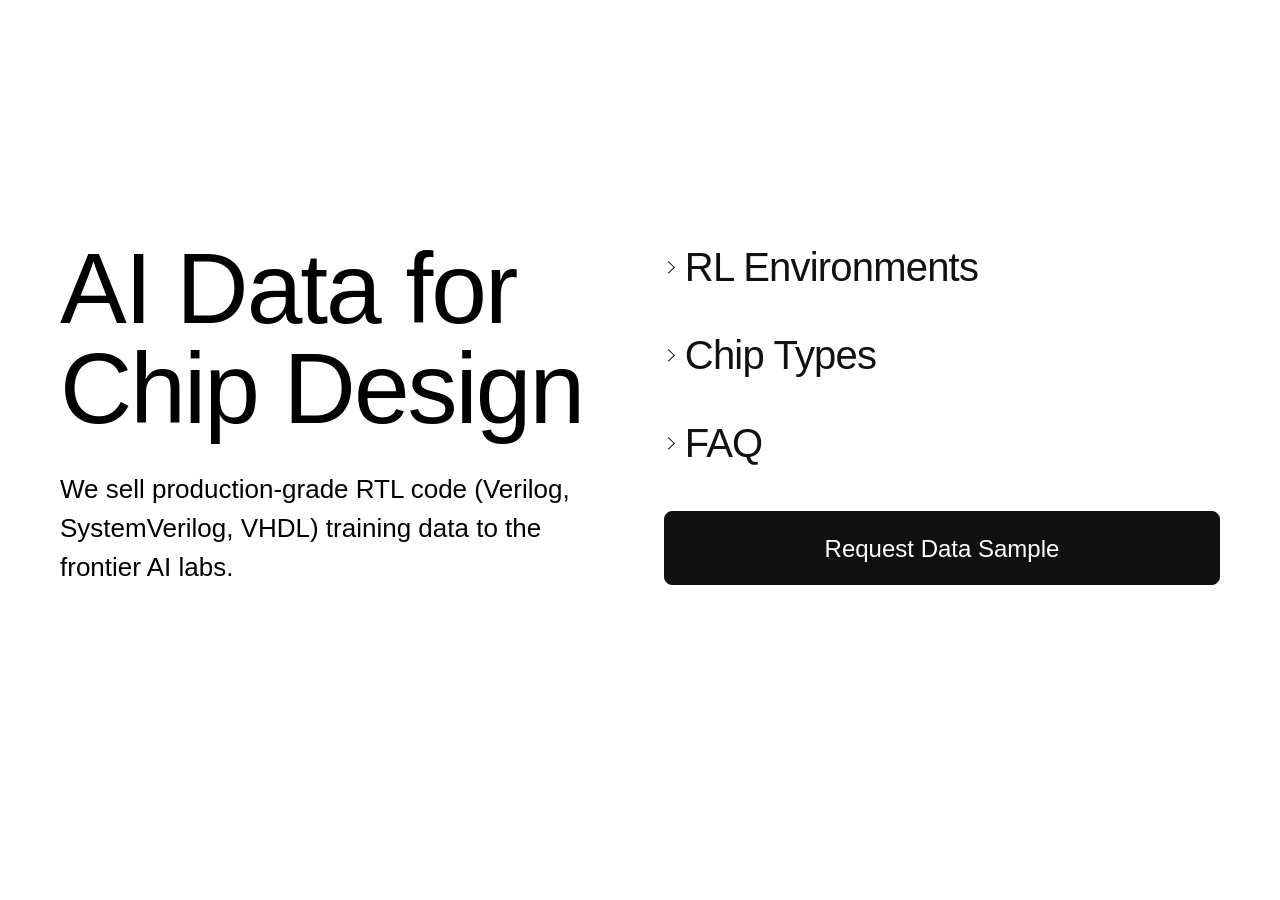
==== index.html @ 85a69cde "Show scoped historical model mean-reward evaluations" ====
<!DOCTYPE html>
<html lang="en">
<head>
    <meta charset="UTF-8">
    <meta name="viewport" content="width=device-width, initial-scale=1.0">
    <title>AI Data for chip design</title>
    <meta name="description" content="RL environments for training AI on chip design">
    <style>
        * { margin: 0; padding: 0; box-sizing: border-box; }
        body { min-height: 100vh; padding: 1rem 2rem 2rem; display: flex; justify-content: center; align-items: flex-start; font-family: "SF Pro Display", -apple-system, BlinkMacSystemFont, "Segoe UI", "Helvetica Neue", Arial, sans-serif; font-weight: 300; font-feature-settings: "ss01" on; -webkit-font-smoothing: antialiased; text-rendering: optimizeLegibility; }
        button, input, select, textarea { font-family: inherit; font-weight: 400; }
        .content { text-align: left; width: 100%; min-width: 0; max-width: 720px; padding-top: 2rem; }
        h1 { font-size: min(3rem, calc((100vw - 4rem) / 6.5)); margin-bottom: 1.5rem; font-weight: 300; letter-spacing: -0.02em; line-height: 1.08; }
        .headline-line { display: inline; white-space: nowrap; }
        .hero, .details-column { display: contents; }
        @media (min-width: 721px) {
            body { min-height: 100vh; min-height: 100dvh; padding: 2rem; align-items: flex-start; }
            .content { max-width: 1280px; margin-top: var(--layout-offset, 0px); padding-top: 0; display: grid; grid-template-columns: minmax(0, 1fr) minmax(0, 1fr); gap: clamp(2rem, 4vw, 4rem); align-items: start; }
            .hero { display: block; min-width: 0; container-type: inline-size; position: sticky; align-self: start; top: var(--hero-top, 2rem); }
            .hero.is-tall { position: static; }
            .hero > p:last-child { margin-bottom: 0; }
            .details-column { display: block; min-width: 0; margin-top: var(--details-offset, 0px); }
            .details-column > section:first-child > details { margin-top: 0; }
            .details-column > .sample-request { margin-bottom: 0; }
            h1 { font-size: clamp(2.5rem, 6vw, 6rem); font-size: min(6rem, 15cqw); }
            .headline-line { display: block; }
        }
        @media (max-width: 720px) {
            h1 { font-size: min(clamp(4.25rem, 12vw, 6rem), calc((100vw - 4rem) / 6.5)); }
            .headline-line { display: block; }
        }
        p { font-size: 1.2rem; margin-bottom: 2rem; line-height: 1.4; }
        .contact { margin-bottom: 2.5rem; padding: 0.25rem 0; font-size: 1.2rem; font-weight: 300; line-height: 1.5; }
        .contact-label { margin-bottom: 0.625rem; color: #111; font-size: 1.35rem; font-weight: 400; letter-spacing: -0.01em; }
        .contact-line { margin: 0.2rem 0; }
        .contact-link { color: #111; font-weight: 400; text-decoration: underline; text-decoration-thickness: 1px; text-underline-offset: 0.18em; }
        .contact-link:hover { color: #555; }
        .contact-link:focus-visible { outline: 2px solid #111; outline-offset: 3px; border-radius: 2px; }
        .landing-contact { margin: 0 0 0.75rem; }
        .sample-request { display: block; width: 100%; margin: 0 0 1.75rem; border: 1px solid #111; border-radius: 8px; padding: 0.8rem 1rem; color: #fff; background: #111; cursor: pointer; font-size: 1.3125rem; font-weight: 400; line-height: 1.4; text-align: center; text-decoration: none; transition: background-color 160ms ease, transform 160ms ease; }
        .sample-request:hover { background: #333; }
        .sample-request:active { transform: translateY(1px); }
        .sample-request:focus-visible { outline: 2px solid #111; outline-offset: 3px; }
        ul { font-size: 1.2rem; line-height: 1.4; margin-bottom: 2rem; padding-left: 1.5rem; }
        li { margin-bottom: 0.5rem; }
        strong { font-weight: 400; }
        .group-title { font-size: 2rem; margin: 1rem 0 1.25rem; font-weight: 300; letter-spacing: -0.02em; line-height: 1.1; }
        .subgroup-title { font-size: 1.5rem; font-weight: 300; letter-spacing: -0.01em; line-height: 1.12; }
        .section-title { font-size: 1.625rem; margin-bottom: 1rem; font-weight: 300; letter-spacing: -0.01em; line-height: 1.12; }
        .collapsible-group { margin: 1rem 0 1.5rem; }
        .collapsible-summary { display: flex; min-height: 44px; width: 100%; align-items: center; gap: 0.75rem; padding: 0.4rem 0; color: #111; background: transparent; list-style: none; cursor: pointer; border-radius: 8px; -webkit-tap-highlight-color: transparent; }
        .collapsible-summary::-webkit-details-marker { display: none; }
        .collapsible-summary::marker { content: ""; }
        .collapsible-summary:hover { color: #444; }
        .collapsible-summary:active { background: transparent; }
        .collapsible-summary:focus-visible { outline: 2px solid #111; outline-offset: 4px; }
        .collapsible-summary .group-title, .collapsible-summary .subgroup-title, .collapsible-summary .section-title, .collapsible-summary #sample-title { margin: 0; }
        .section-chevron { width: 0.55rem; height: 0.55rem; flex: 0 0 0.55rem; border-right: 1.5px solid currentColor; border-bottom: 1.5px solid currentColor; transform: rotate(-45deg); transition: transform 180ms ease; }
        details[open] > .collapsible-summary > .section-chevron { transform: rotate(45deg); }
        .collapsible-group, .collapsible-section { display: flow-root; }
        .collapsible-group.is-animating, .collapsible-section.is-animating { overflow: hidden; will-change: height; transition: height var(--details-duration, 320ms) cubic-bezier(0.25, 1, 0.5, 1); }
        details.is-closing > .collapsible-summary > .section-chevron { transform: rotate(-45deg); }
        .collapsible-group.is-animating > .collapsible-summary:focus-visible, .collapsible-section.is-animating > .collapsible-summary:focus-visible { outline-offset: -2px; }
        .collapsible-group.is-opening > .group-content, .collapsible-section.is-opening > ul, .collapsible-section.is-opening > .faq-answer { animation: disclosure-content-in var(--details-duration, 320ms) cubic-bezier(0.25, 1, 0.5, 1) both; }
        .collapsible-group.is-closing > .group-content, .collapsible-section.is-closing > ul, .collapsible-section.is-closing > .faq-answer { animation: disclosure-content-out var(--details-duration, 320ms) cubic-bezier(0.25, 1, 0.5, 1) both; }
        @keyframes disclosure-content-in {
            from { opacity: 0; transform: translateY(-0.5rem); }
            to { opacity: 1; transform: translateY(0); }
        }
        @keyframes disclosure-content-out {
            from { opacity: 1; transform: translateY(0); }
            to { opacity: 0; transform: translateY(-0.375rem); }
        }
        .group-content { padding: 0.5rem 0 0.25rem 1.45rem; }
        .collapsible-subgroup { margin: 0.25rem 0 0.75rem; }
        .collapsible-subgroup > .subgroup-content { padding: 0.25rem 0 0.25rem 1.25rem; }
        .collapsible-subgroup .section-title { font-size: 1.35rem; }
        .collapsible-section { margin: 0.25rem 0 0.5rem; }
        .collapsible-section > ul { margin: 0.5rem 0 1.25rem; padding-left: 2.15rem; }
        .faq-answer { margin: 0.5rem 0 1.25rem; padding-left: 2.15rem; font-size: 1.15rem; line-height: 1.5; }
        @media (max-width: 640px) {
            .group-content { padding-left: 0.75rem; }
            .collapsible-subgroup > .subgroup-content { padding-left: 0.75rem; }
            .collapsible-section > ul { padding-left: 1.75rem; }
            .faq-answer { padding-left: 1.75rem; }
        }
        @media (prefers-reduced-motion: reduce) {
            .section-chevron { transition: none; }
            .collapsible-group.is-animating, .collapsible-section.is-animating { transition: none; }
            .collapsible-group.is-opening > .group-content, .collapsible-section.is-opening > ul, .collapsible-section.is-opening > .faq-answer, .collapsible-group.is-closing > .group-content, .collapsible-section.is-closing > ul, .collapsible-section.is-closing > .faq-answer { animation: none; }
        }
    @media (min-width: 721px) {
.hero { margin-top: calc(-1 * var(--optical-offset, 0px)); }
.content { max-width: 1160px; gap: clamp(2rem, 4vw, 3rem); }
h1 { font-size: min(7rem, 18cqw); line-height: 1; margin-bottom: 2rem; }
.hero > p { font-size: 1.625rem; line-height: 1.5; }
.details-column > section > details > summary .group-title { font-size: 2.5rem; line-height: 1; }
.details-column > section > details { margin-bottom: 3rem; }
.details-column > section > details > summary { min-height: 0; padding: 0; }
.details-column > .sample-request { padding: 1.2rem 1rem; font-size: 1.5rem; }
}
@media (min-width: 721px) and (max-height: 600px) {
.details-column > section > details { margin-bottom: 1.5rem; }
}
    @media (max-width: 720px) {
body { min-height: 100svh; }
.content { margin-top: var(--mobile-offset, 0px); }
}
    html { -webkit-text-size-adjust: 100%; text-size-adjust: 100%; }
@media (min-width: 721px) and (max-height: 500px) and (orientation: landscape) {
body { padding-top: clamp(0.75rem, 4svh, 2rem); padding-bottom: max(1rem, env(safe-area-inset-bottom)); padding-left: max(2rem, env(safe-area-inset-left)); padding-right: max(2rem, env(safe-area-inset-right)); }
.content { gap: clamp(1.5rem, 4vw, 3rem); }
.details-column { container-type: inline-size; }
h1 { font-size: min(7rem, 18cqw, 20svh); margin-bottom: 1rem; }
.hero > p { font-size: clamp(1.1rem, 5svh, 1.625rem); line-height: 1.4; }
.details-column > section > details > summary .group-title { font-size: clamp(1.5rem, 8cqw, 2.5rem); line-height: 1.12; }
.details-column > section > details { margin-bottom: clamp(0.75rem, 4svh, 1.5rem); }
.details-column > .sample-request { padding: 0.75rem 1rem; font-size: 1.2rem; }
.collapsible-summary > :not(.section-chevron) { min-width: 0; overflow-wrap: anywhere; }
.group-content, .subgroup-content, .faq-answer, li { overflow-wrap: anywhere; }
}


.rl-offer > p { font-size: 1.05rem; line-height: 1.45; margin-bottom: 1rem; }
.rl-offer > .rl-offer-lead { font-size: 1.25rem; font-weight: 400; }
.coverage-chart { min-width: 0; margin: 1.5rem 0; }
.coverage-chart h3 { font-size: 1.15rem; line-height: 1.2; font-weight: 400; margin-bottom: 0.45rem; letter-spacing: -0.01em; }
.coverage-chart figcaption p { font-size: 0.85rem; line-height: 1.45; color: #555; margin-bottom: 1rem; }
.coverage-axis { display: flex; justify-content: space-between; gap: 1rem; font-size: 0.75rem; line-height: 1.3; color: #666; margin-bottom: 0.65rem; }
.coverage-bars { display: grid; gap: 0.7rem; }
.coverage-row { display: grid; grid-template-columns: minmax(0, 1.25fr) minmax(0, 1fr) 2rem; gap: 0.65rem; align-items: center; font-size: 0.9rem; line-height: 1.3; font-variant-numeric: tabular-nums; }
.coverage-row > span { min-width: 0; overflow-wrap: anywhere; }
.coverage-row > span:last-child { text-align: right; }
.coverage-track { height: 0.8rem; background: #eee; border-radius: 2px; }
.coverage-track > span { display: block; height: 100%; min-width: 2px; background: #222; border-radius: 2px; }
.rl-offer > .rl-model-note { font-size: 0.85rem; color: #555; margin-bottom: 0.75rem; }

.rl-module { margin: 1.5rem 0; }
.rl-module h3 { font-size: 1.15rem; line-height: 1.25; font-weight: 400; margin-bottom: 0.5rem; letter-spacing: -0.01em; }
.rl-module p { font-size: 1.05rem; line-height: 1.45; margin-bottom: 0.75rem; }
.rl-module p:last-child { margin-bottom: 0; }
.rl-flow { list-style: none; padding: 0; margin: 1rem 0 0; display: grid; gap: 0.5rem; }
.rl-flow li { display: flex; align-items: center; gap: 0.75rem; padding: 0.65rem 0.8rem; margin: 0; background: #f6f6f6; border-radius: 6px; font-size: 0.9rem; line-height: 1.35; }
.rl-flow li > span { flex: 0 0 1.3rem; width: 1.3rem; color: #777; font-size: 0.8rem; font-variant-numeric: tabular-nums; }
.rl-flow li > div { min-width: 0; }

.reward-chart { min-width: 0; margin: 1.5rem 0 2rem; }
.reward-chart h3 { font-size: 1.15rem; line-height: 1.25; font-weight: 400; margin-bottom: 0.45rem; letter-spacing: -0.01em; }
.reward-chart figcaption p, .reward-note, .reward-method p { font-size: 0.85rem; line-height: 1.45; color: #555; margin-bottom: 1rem; }
.reward-model { margin: 1.25rem 0; }
.reward-model-heading { display: flex; justify-content: space-between; align-items: baseline; gap: 1rem; }
.reward-model-heading h4 { font-size: 1rem; font-weight: 400; line-height: 1.3; }
.reward-model-heading strong { font-size: 1.35rem; font-weight: 400; line-height: 1.2; font-variant-numeric: tabular-nums; }
.reward-model p { font-size: 0.85rem; line-height: 1.4; margin: 0.3rem 0; }
.reward-model .reward-date { font-size: 0.8rem; color: #666; }
.reward-track { height: 1rem; margin-top: 0.65rem; background: #eee; border-radius: 2px; }
.reward-track > span { display: block; height: 100%; background: #222; border-radius: 2px; }
.reward-scale { display: flex; justify-content: space-between; font-size: 0.75rem; color: #666; line-height: 1.3; margin-top: -0.75rem; }
.reward-note { margin: 0.9rem 0 0.4rem; }
.reward-method { margin-bottom: 0; }
.reward-method .section-title { font-size: 0.9rem; line-height: 1.3; font-weight: 400; }
.reward-method p { margin: 0.5rem 0 0.5rem 1.3rem; }
    </style>
</head>
<body>
    <main class="content">
        <div class="hero">
        <h1 aria-label="AI Data for Chip Design"><span class="headline-line">AI Data for</span> <span class="headline-line">Chip Design</span></h1>
        <p>
            We sell production-grade RTL code (Verilog, SystemVerilog, VHDL) training data to the frontier AI labs.
        </p>
        </div>
        <div class="details-column">
        <section class="collapsible-region" aria-labelledby="training-title">
            <details class="collapsible-group">
                <summary class="collapsible-summary">
                    <span class="section-chevron" aria-hidden="true"></span>
                    <h2 id="training-title" class="group-title">RL Environments</h2>
                </summary>
                <div class="group-content rl-offer">
                    <p class="rl-offer-lead">1,000+ RLVR tasks</p>
                    <p>A design specification, an RTL workspace, and an automated verifier for reinforcement learning with verifiable rewards (RLVR).</p>
                    <section class="rl-module" aria-labelledby="rl-workflow-title">
                        <h3 id="rl-workflow-title">What the model does</h3>
                        <p>In spec-to-RTL packages, models implement the specification as synthesizable SystemVerilog.</p>
                        <ol class="rl-flow" aria-label="Spec-to-RTL grading workflow">
                            <li><span>1</span><div>Specification + starter RTL</div></li>
                            <li><span>2</span><div>Model writes SystemVerilog</div></li>
                            <li><span>3</span><div>EDA checks + hidden simulation</div></li>
                            <li><span>4</span><div>JSON reward result</div></li>
                        </ol>
                    </section>
                    <section class="rl-module" aria-labelledby="rl-rewards-title">
                        <h3 id="rl-rewards-title">How rewards work</h3>
                        <p>Inspected spec-to-RTL packages use 0–1 partial-credit rewards. Hidden tests compare behavior with an independent reference model. Invalid submissions or failed tooling checks receive no reward.</p>
                    </section>
                    <figure class="reward-chart" aria-labelledby="reward-chart-title">
                        <figcaption><h3 id="reward-chart-title">Recorded mean reward</h3><p>Historical model-specific cohorts · 0–1 reward scale</p></figcaption>
                        <div class="reward-model">
                            <div class="reward-model-heading"><h4>GPT-5.6 Sol</h4><strong>0.461</strong></div>
                            <p>603 tasks · 4,920 attempts · high reasoning</p>
                            <p class="reward-date">Aug 25–Sep 8, 2026</p>
                            <div class="reward-track" role="img" aria-label="GPT-5.6 Sol: task-weighted mean reward 0.461 out of one, across 603 recorded task IDs and 4920 attempts."><span style="width:46.077380%"></span></div>
                        </div>
                        <div class="reward-model">
                            <div class="reward-model-heading"><h4>Fable 5.1</h4><strong>0.530</strong></div>
                            <p>16 tasks · 128 attempts · high reasoning</p>
                            <p class="reward-date">Sep 12–14, 2026</p>
                            <div class="reward-track" role="img" aria-label="Fable 5.1: task-weighted mean reward 0.530 out of one, across 16 recorded task IDs and 128 attempts."><span style="width:53.016134%"></span></div>
                        </div>
                        <div class="reward-scale"><span>0</span><span>0.5</span><span>1</span></div>
                        <p class="reward-note">Different task cohorts, not a same-task ranking. Scores below full reward show remaining task difficulty.</p>
                        <details class="collapsible-section reward-method">
                            <summary class="collapsible-summary"><span class="section-chevron" aria-hidden="true"></span><h4 class="section-title">Measurement scope</h4></summary>
                            <p>All retained complete, validated eight-attempt cohorts with matching source records; no low-score filter. Repeated cohorts are averaged per task before averaging tasks. Recorded authored revisions do not freeze the full grader/runtime. Rewards include tooling gates; these evaluations do not establish training uplift.</p>
                        </details>
                    </figure>
                    <figure class="coverage-chart" aria-labelledby="coverage-title">
                        <figcaption><h3 id="coverage-title">Chip-design coverage</h3><p>1,280 categorized task IDs across authoring and evaluated collections; shared copies counted once.</p></figcaption>
                        <div class="coverage-axis"><span>Chip / task category</span><span>Tasks</span></div>
                        <div class="coverage-bars" role="img" aria-label="1280 categorized task IDs across authoring and evaluated collections: Memory and cache 383; SoC and control 268; Networking and interfaces 219; CPU 109; Other RTL logic 108; GPU and media 100; Storage 79; AI and accelerators 14.">
                            <div class="coverage-row"><span>Memory &amp; cache</span><div class="coverage-track"><span style="width:100.000%"></span></div><span>383</span></div>
                            <div class="coverage-row"><span>SoC &amp; control</span><div class="coverage-track"><span style="width:69.974%"></span></div><span>268</span></div>
                            <div class="coverage-row"><span>Networking &amp; interfaces</span><div class="coverage-track"><span style="width:57.180%"></span></div><span>219</span></div>
                            <div class="coverage-row"><span>CPU</span><div class="coverage-track"><span style="width:28.460%"></span></div><span>109</span></div>
                            <div class="coverage-row"><span>Other RTL logic</span><div class="coverage-track"><span style="width:28.198%"></span></div><span>108</span></div>
                            <div class="coverage-row"><span>GPU &amp; media</span><div class="coverage-track"><span style="width:26.110%"></span></div><span>100</span></div>
                            <div class="coverage-row"><span>Storage</span><div class="coverage-track"><span style="width:20.627%"></span></div><span>79</span></div>
                            <div class="coverage-row"><span>AI &amp; accelerators</span><div class="coverage-track"><span style="width:3.655%"></span></div><span>14</span></div>
                        </div>
                    </figure>
                    <section class="rl-module" aria-labelledby="rl-delivery-title">
                        <h3 id="rl-delivery-title">What you receive</h3>
                        <p>Specifications, starter RTL, public smoke tests, hidden testbenches and reward graders, reference implementations, and evaluation records.</p>
                    </section>
                    <section class="rl-module" aria-labelledby="rl-running-title">
                        <h3 id="rl-running-title">Run and integrate</h3>
                        <p>Grade candidate RTL with the packaged Python CLI and consume its JSON results in your own training or evaluation loop.</p>
                        <p>Inspected sample packages include Docker build files for Linux, Python, Icarus Verilog, Verilator, and Yosys. Build and tool requirements are package-specific.</p>
                    </section>
                    <section class="rl-module" aria-labelledby="rl-evidence-title">
                        <h3 id="rl-evidence-title">Evidence and licensing</h3>
                        <p>Per-task records describe tested models, settings, and revisions. Exclusive or non-exclusive package licensing preserves applicable third-party rights.</p>
                    </section>
                    <p class="rl-model-note">Evaluation records include GPT, Fable, and Qwen model families.</p>
                </div>
            </details>
        </section>
        <section class="collapsible-region" aria-labelledby="chip-type-title">
            <details class="collapsible-group">
                <summary class="collapsible-summary">
                    <span class="section-chevron" aria-hidden="true"></span>
                    <h2 id="chip-type-title" class="group-title">Chip Types</h2>
                </summary>
                <div class="group-content">
                    <details class="collapsible-group collapsible-subgroup">
                        <summary class="collapsible-summary">
                            <span class="section-chevron" aria-hidden="true"></span>
                            <h3 class="subgroup-title">AI &amp; Accelerators</h3>
                        </summary>
                        <div class="group-content subgroup-content">
                            <details class="collapsible-section">
                                <summary class="collapsible-summary">
                                    <span class="section-chevron" aria-hidden="true"></span>
                                    <h4 class="section-title">TPU</h4>
                                </summary>
                                <ul>
                                    <li><strong>Systolic arrays</strong>: Weight-stationary, output-stationary, and row-stationary dataflows for matrix multiplication in training and inference silicon</li>
                                    <li><strong>Tensor processing pipelines</strong>: Activation functions, accumulator chains, and configurable NxN matrix multiply units</li>
                                    <li><strong>AI accelerator SoCs</strong>: End-to-end TPU-style designs with on-chip SRAM, DMA engines, and host interfaces</li>
                                </ul>
                            </details>
                            <details class="collapsible-section">
                                <summary class="collapsible-summary">
                                    <span class="section-chevron" aria-hidden="true"></span>
                                    <h4 class="section-title">GPU</h4>
                                </summary>
                                <ul>
                                    <li><strong>Shader cores &amp; SIMD pipelines</strong>: Warp schedulers, register files, and execution units for GPGPU compute</li>
                                    <li><strong>Tensor &amp; matrix cores</strong>: Dedicated FP16/INT8 matrix multiply units for deep learning workloads</li>
                                    <li><strong>2D/3D graphics engines</strong>: Rasterizers, framebuffer controllers, display pipelines, and video processing</li>
                                </ul>
                            </details>
                            <details class="collapsible-section">
                                <summary class="collapsible-summary">
                                    <span class="section-chevron" aria-hidden="true"></span>
                                    <h4 class="section-title">NPU</h4>
                                </summary>
                                <ul>
                                    <li><strong>CNN accelerators</strong>: Convolutional neural network engines with configurable kernel sizes, pooling, and activation layers</li>
                                    <li><strong>Neural network processors</strong>: Spiking neural networks, MLP accelerators, and on-chip inference engines</li>
                                    <li><strong>Edge ML hardware</strong>: Low-power neural engines for always-on inference, keyword spotting, and image classification</li>
                                </ul>
                            </details>
                            <details class="collapsible-section">
                                <summary class="collapsible-summary">
                                    <span class="section-chevron" aria-hidden="true"></span>
                                    <h4 class="section-title">DPU</h4>
                                </summary>
                                <ul>
                                    <li><strong>Xilinx DPU inference engines</strong>: DPUCZDX8G and variant configurations for CNN inference on Zynq and ZCU platforms</li>
                                    <li><strong>Data processing units</strong>: DAG processing architectures, dual-clock domain processing, and memory pool controllers</li>
                                    <li><strong>Network-attached processing</strong>: SmartNIC-style offload engines for packet parsing, classification, and transformation</li>
                                </ul>
                            </details>
                        </div>
                    </details>
                    <details class="collapsible-group collapsible-subgroup">
                        <summary class="collapsible-summary">
                            <span class="section-chevron" aria-hidden="true"></span>
                            <h3 class="subgroup-title">Processors &amp; Systems</h3>
                        </summary>
                        <div class="group-content subgroup-content">
                            <details class="collapsible-section">
                                <summary class="collapsible-summary">
                                    <span class="section-chevron" aria-hidden="true"></span>
                                    <h4 class="section-title">CPU</h4>
                                </summary>
                                <ul>
                                    <li><strong>RISC-V cores</strong>: Single-cycle through superscalar out-of-order implementations, privilege modes, and ISA extensions</li>
                                    <li><strong>ARM Cortex &amp; custom ARM</strong>: Pipelined and multi-cycle ARM processors with SoC integration logic</li>
                                    <li><strong>MIPS architectures</strong>: Classic 5-stage pipelines, multi-cycle designs, and full ISA implementations</li>
                                    <li><strong>Custom ISA processors</strong>: 8-bit through 64-bit CPU designs, ALUs, branch predictors, and cache hierarchies</li>
                                    <li><strong>VLIW processors</strong>: Very Long Instruction Word architectures with multi-issue execution units, instruction bundling, and static scheduling</li>
                                </ul>
                            </details>
                            <details class="collapsible-section">
                                <summary class="collapsible-summary">
                                    <span class="section-chevron" aria-hidden="true"></span>
                                    <h4 class="section-title">MPU</h4>
                                </summary>
                                <ul>
                                    <li><strong>8-bit &amp; 16-bit microprocessors</strong>: 8051, 6502, PIC, and AVR-compatible implementations in Verilog and VHDL</li>
                                    <li><strong>32-bit microcontrollers</strong>: ARM Cortex-M0 based SoCs, OpenMSP430 designs, and embedded processor cores</li>
                                    <li><strong>Microcomputer systems</strong>: Complete microprocessor designs with peripherals, memory controllers, and bus interfaces</li>
                                </ul>
                            </details>
                            <details class="collapsible-section">
                                <summary class="collapsible-summary">
                                    <span class="section-chevron" aria-hidden="true"></span>
                                    <h4 class="section-title">MCU</h4>
                                </summary>
                                <ul>
                                    <li><strong>8051 &amp; legacy cores</strong>: Classic 8051 implementations, turbo variants, and embedded cryptosystem integrations in Verilog and VHDL</li>
                                    <li><strong>RISC-V &amp; ARM Cortex-M MCUs</strong>: Soft microcontroller SoCs with APB/AHB buses, GPIO, UART, SPI, I2C, timers, and interrupt controllers</li>
                                    <li><strong>Peripheral &amp; IO subsystems</strong>: Standalone UART, SPI, I2C, GPIO, watchdog, and PWM timer IP blocks for embedded integration</li>
                                </ul>
                            </details>
                            <details class="collapsible-section">
                                <summary class="collapsible-summary">
                                    <span class="section-chevron" aria-hidden="true"></span>
                                    <h4 class="section-title">SoC</h4>
                                </summary>
                                <ul>
                                    <li><strong>Complete system-on-chip designs</strong>: Integrated CPU, memory, interconnect, peripheral, and accelerator subsystems in Verilog, VHDL, and SystemVerilog</li>
                                    <li><strong>Bus fabrics &amp; interconnects</strong>: AXI, AHB, APB, Wishbone, NoC, crossbar, arbitration, and bridge logic for multi-IP integration</li>
                                    <li><strong>Platform peripherals</strong>: UART, SPI, I2C, GPIO, timers, interrupt controllers, DMA engines, boot ROMs, and memory-mapped control blocks</li>
                                    <li><strong>Digital logic for analog and mixed-signal systems</strong>: ADC channel sequencing, oversampling, and calibration control</li>
                                </ul>
                            </details>
                        </div>
                    </details>
                    <details class="collapsible-group collapsible-subgroup">
                        <summary class="collapsible-summary">
                            <span class="section-chevron" aria-hidden="true"></span>
                            <h3 class="subgroup-title">Memory</h3>
                        </summary>
                        <div class="group-content subgroup-content">
                            <details class="collapsible-section">
                                <summary class="collapsible-summary">
                                    <span class="section-chevron" aria-hidden="true"></span>
                                    <h4 class="section-title">DRAM</h4>
                                </summary>
                                <ul>
                                    <li><strong>DDR &amp; LPDDR controllers</strong>: Command scheduling, bank management, refresh, burst handling, and AXI integration across modern memory interfaces</li>
                                    <li><strong>SDRAM subsystems</strong>: Row activation, precharge, arbitration, timing enforcement, and initialization logic</li>
                                    <li><strong>PHY-facing logic</strong>: DFI interfaces, calibration control, read and write training, and error reporting</li>
                                </ul>
                            </details>
                            <details class="collapsible-section">
                                <summary class="collapsible-summary">
                                    <span class="section-chevron" aria-hidden="true"></span>
                                    <h4 class="section-title">SRAM</h4>
                                </summary>
                                <ul>
                                    <li><strong>Single-port &amp; dual-port memories</strong>: Synthesizable synchronous SRAMs with configurable widths, depths, byte enables, and read modes</li>
                                    <li><strong>Cache &amp; scratchpad arrays</strong>: Banked data and tag memories, local accelerator storage, and multi-client arbitration</li>
                                    <li><strong>Reliability features</strong>: ECC, parity, scrubbing, memory BIST, and fault-injection logic</li>
                                </ul>
                            </details>
                            <details class="collapsible-section">
                                <summary class="collapsible-summary">
                                    <span class="section-chevron" aria-hidden="true"></span>
                                    <h4 class="section-title">Flash &amp; Non-Volatile Memory</h4>
                                </summary>
                                <ul>
                                    <li><strong>NOR &amp; NAND flash controllers</strong>: Command sequencing, page and block operations, buffering, ECC, and bad-block management</li>
                                    <li><strong>EEPROM &amp; ROM subsystems</strong>: Memory-mapped interfaces, boot storage, initialization, and access-control logic</li>
                                    <li><strong>Emerging memory controllers</strong>: Protocol and control logic for MRAM, FRAM, and ReRAM-based systems</li>
                                </ul>
                            </details>
                            <details class="collapsible-section">
                                <summary class="collapsible-summary">
                                    <span class="section-chevron" aria-hidden="true"></span>
                                    <h4 class="section-title">Specialized Memory</h4>
                                </summary>
                                <ul>
                                    <li><strong>HBM subsystems</strong>: Multi-channel scheduling, pseudo-channel control, high-bandwidth interconnects, and traffic arbitration</li>
                                    <li><strong>CAM &amp; TCAM</strong>: Associative lookup, masked matching, priority encoding, and table update logic</li>
                                    <li><strong>FIFO &amp; buffer memories</strong>: Synchronous and asynchronous FIFOs, clock-domain crossing, packet buffers, and streaming queues</li>
                                </ul>
                            </details>
                        </div>
                    </details>
                    <details class="collapsible-group collapsible-subgroup">
                        <summary class="collapsible-summary">
                            <span class="section-chevron" aria-hidden="true"></span>
                            <h3 class="subgroup-title">Implementation Platforms</h3>
                        </summary>
                        <div class="group-content subgroup-content">
                            <details class="collapsible-section">
                                <summary class="collapsible-summary">
                                    <span class="section-chevron" aria-hidden="true"></span>
                                    <h4 class="section-title">ASIC</h4>
                                </summary>
                                <ul>
                                    <li><strong>Complete ASIC flows</strong>: RTL-to-GDSII designs including synthesis, place-and-route, and signoff for tapeout</li>
                                    <li><strong>Standard cell &amp; physical design</strong>: Cell libraries, floorplanning, power grid synthesis, and timing closure at advanced nodes</li>
                                    <li><strong>Application-specific designs</strong>: Custom cryptographic engines, DSP blocks, communication controllers, and sensor interfaces</li>
                                </ul>
                            </details>
                            <details class="collapsible-section">
                                <summary class="collapsible-summary">
                                    <span class="section-chevron" aria-hidden="true"></span>
                                    <h4 class="section-title">FPGA</h4>
                                </summary>
                                <ul>
                                    <li><strong>Xilinx &amp; Intel/Altera platforms</strong>: Vivado and Quartus project files, IP integrations, and board-level designs across device families</li>
                                    <li><strong>FPGA-based accelerators</strong>: CNN inference, cryptomining, signal processing, and high-speed data acquisition on reconfigurable fabric</li>
                                    <li><strong>Prototyping &amp; IP cores</strong>: Reusable FPGA IP for Ethernet, USB, HDMI, SDRAM, SPI, I2C, UART, and PCIe interfaces</li>
                                </ul>
                            </details>
                        </div>
                    </details>
                </div>
            </details>
        </section>
        <section class="collapsible-region" aria-labelledby="faq-title">
            <details class="collapsible-group">
                <summary class="collapsible-summary">
                    <span class="section-chevron" aria-hidden="true"></span>
                    <h2 id="faq-title" class="group-title">FAQ</h2>
                </summary>
                <div class="group-content">
                    <details class="collapsible-section">
                        <summary class="collapsible-summary">
                            <span class="section-chevron" aria-hidden="true"></span>
                            <h3 class="section-title">Where is the data from?</h3>
                        </summary>
                        <p class="faq-answer">Our packages combine licensed third-party RTL with operator-authored task adaptations, synthetic transformations, verification assets, evaluation metadata, diagnostic evidence, and curation. Applicable open-source rights and notices remain intact; proprietary claims apply only to operator-authored materials and the curated compilation. Every RLVR task is validated with EDA tools through compilation, simulation, and synthesis checks before it is included.</p>
                    </details>
                    <details class="collapsible-section">
                        <summary class="collapsible-summary">
                            <span class="section-chevron" aria-hidden="true"></span>
                            <h3 class="section-title">What do your licenses cover?</h3>
                        </summary>
                        <p class="faq-answer">Exclusive and non-exclusive licenses cover our compiled dataset packages, verification artifacts, manifests, and curation methodology, not third-party rights.</p>
                    </details>
                    <details class="collapsible-section">
                        <summary class="collapsible-summary">
                            <span class="section-chevron" aria-hidden="true"></span>
                            <h3 class="section-title">Who owns trained models and outputs?</h3>
                        </summary>
                        <p class="faq-answer">You retain ownership of the trained models and outputs you create using our data.</p>
                    </details>
                    <details class="collapsible-section">
                        <summary class="collapsible-summary">
                            <span class="section-chevron" aria-hidden="true"></span>
                            <h3 class="section-title">Have you sold to other labs?</h3>
                        </summary>
                        <p class="faq-answer">Yes. We have sold unsaturated RL tasks and proprietary Verilog IP to frontier labs working at the cutting edge of chip design, and to neo labs building IDEs for chip designers in the new era of AI agents. If you are evaluating data for your lab, request a sample and share your target architectures, desired scale, and tooling requirements so we can discuss the right package for your workflow.</p>
                    </details>
                </div>
            </details>
        </section>
        <a class="sample-request" href="mailto:root@puul.ai?subject=Data%20sample%20request&amp;body=Use%20case%3A%0D%0A%0D%0AChip%20category%2Ftype%20%28e.g.%2C%20GPU%2C%20CPU%2C%20SoC%2C%20memory%20controller%29%3A%0D%0A%0D%0AData%20or%20tasks%20needed%3A%0D%0A%0D%0ARequirements%20and%20desired%20scale%3A%0D%0A%0D%0ATimeline%3A">Request Data Sample</a>
        </div>
    </main>
    <script>
        (() => {
            const hero = document.querySelector('.hero');
            const content = document.querySelector('main.content');
            const right = document.querySelector('.details-column');
            const wide = matchMedia('(min-width: 721px)');
            const reduced = matchMedia('(prefers-reduced-motion: reduce)');
            let scheduled = false;
            function updateLayout() {
                scheduled = false;
                if (!wide.matches) {
                    content.style.removeProperty('--layout-offset');
                    content.style.removeProperty('--details-offset');
                    hero.style.removeProperty('--hero-top');
                    hero.style.removeProperty('--optical-offset');
                    hero.classList.remove('is-tall');
                    const probe = content.cloneNode(true);
                    probe.setAttribute('aria-hidden', 'true');
                    probe.querySelectorAll('[id]').forEach(node => node.removeAttribute('id'));
                    probe.querySelectorAll('details').forEach(node => {
                        node.open = false;
                        node.removeAttribute('style');
                        node.classList.remove('is-opening', 'is-closing');
                    });
                    Object.assign(probe.style, { position: 'absolute', visibility: 'hidden', pointerEvents: 'none', width: content.getBoundingClientRect().width + 'px', marginTop: '0', top: '0', left: '0' });
                    document.body.append(probe);
                    const closedHeight = probe.getBoundingClientRect().height;
                    probe.remove();
                    const viewportProbe = document.createElement('div');
                    Object.assign(viewportProbe.style, { position: 'absolute', visibility: 'hidden', pointerEvents: 'none', height: '100svh', width: '0' });
                    document.body.append(viewportProbe);
                    const viewport = viewportProbe.getBoundingClientRect().height || window.innerHeight;
                    viewportProbe.remove();
                    const bodyStyle = getComputedStyle(document.body);
                    const paddingTop = parseFloat(bodyStyle.paddingTop);
                    const paddingBottom = parseFloat(bodyStyle.paddingBottom);
                    content.style.setProperty('--mobile-offset', Math.max(0, (viewport - paddingTop - paddingBottom - closedHeight) / 2) + 'px');
                    return;
                }
                content.style.removeProperty('--mobile-offset');
                const viewport = window.visualViewport ? window.visualViewport.height : window.innerHeight;
                const height = hero.getBoundingClientRect().height;
                const bodyStyle = getComputedStyle(document.body);
                const edge = parseFloat(bodyStyle.paddingTop);
                const bottomEdge = parseFloat(bodyStyle.paddingBottom);
                const titleSize = parseFloat(getComputedStyle(hero.querySelector('h1')).fontSize);
                const headingSize = parseFloat(getComputedStyle(right.querySelector('.group-title')).fontSize);
                const opticalOffset = Math.max(0, (titleSize - headingSize) * 0.16);
                hero.style.setProperty('--optical-offset', opticalOffset + 'px');
                // Measure a hidden, closed copy so expanded content never recenters the layout.
                const probe = right.cloneNode(true);
                probe.setAttribute('aria-hidden', 'true');
                probe.querySelectorAll('[id]').forEach(node => node.removeAttribute('id'));
                probe.querySelectorAll('details').forEach(node => {
                    node.open = false;
                    node.removeAttribute('style');
                    node.classList.remove('is-opening', 'is-closing');
                });
                Object.assign(probe.style, { position: 'absolute', visibility: 'hidden', pointerEvents: 'none', width: right.getBoundingClientRect().width + 'px', top: '0', left: '0' });
                content.append(probe);
                const closedHeight = probe.getBoundingClientRect().height;
                probe.remove();
                content.style.setProperty('--layout-offset', Math.max(0, (viewport - edge - bottomEdge - Math.max(height, closedHeight)) / 2 - 28) + 'px');
                content.style.setProperty('--details-offset', '0px');
                hero.classList.toggle('is-tall', height > viewport - edge - bottomEdge);
                hero.style.setProperty('--hero-top', (edge + Math.max(0, (viewport - edge - bottomEdge - Math.max(height, closedHeight)) / 2 - 28) - opticalOffset) + 'px');
            }
            function schedule() {
                if (!scheduled) { scheduled = true; requestAnimationFrame(updateLayout); }
            }
            window.addEventListener('resize', schedule);
            window.addEventListener('pageshow', schedule);
            if (window.visualViewport) window.visualViewport.addEventListener('resize', schedule);
            if (typeof ResizeObserver !== 'undefined') new ResizeObserver(schedule).observe(hero);
            if (document.fonts) {
                document.fonts.ready.then(schedule);
                document.fonts.addEventListener('loadingdone', schedule);
            }
            const states = new WeakMap();
            document.querySelectorAll('details').forEach(details => {
                const summary = details.querySelector(':scope > summary');
                if (!summary) return;
                summary.addEventListener('click', event => {
                    event.preventDefault();
                    const previous = states.get(details);
                    const targetOpen = !(previous ? previous.targetOpen : details.open);
                    const start = details.getBoundingClientRect().height;
                    if (previous) previous.animation.cancel();
                    details.classList.remove('is-opening', 'is-closing');
                    if (reduced.matches || typeof details.animate !== 'function') {
                        details.open = targetOpen;
                        details.style.removeProperty('overflow');
                        states.delete(details);
                        return;
                    }
                    details.open = true;
                    const end = targetOpen ? details.getBoundingClientRect().height : summary.getBoundingClientRect().height;
                    details.style.overflow = 'hidden';
                    details.classList.add(targetOpen ? 'is-opening' : 'is-closing');
                    const animation = details.animate([{ height: start + 'px' }, { height: end + 'px' }], { duration: 320, easing: 'cubic-bezier(0.25, 1, 0.5, 1)' });
                    const state = { targetOpen, animation };
                    states.set(details, state);
                    animation.onfinish = () => {
                        if (states.get(details) !== state) return;
                        details.open = targetOpen;
                        details.style.removeProperty('overflow');
                        details.classList.remove('is-opening', 'is-closing');
                        states.delete(details);
                    };
                });
            });
            schedule();
        })();
    </script>
</body>
</html>
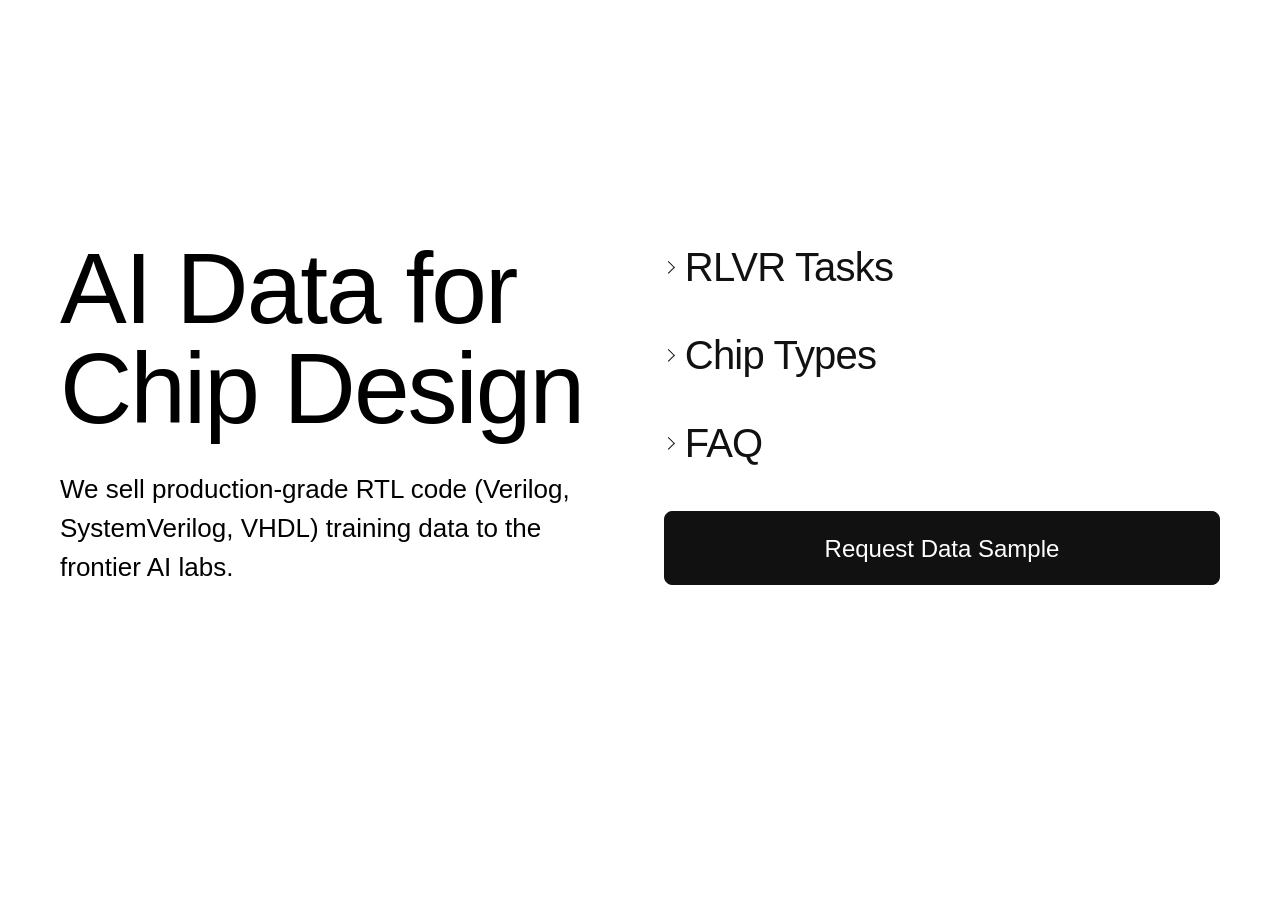
==== commit 5b4bf1fc: "Rename landing section to RLVR Tasks" ====
--- a/index.html
+++ b/index.html
@@ -126,13 +126,6 @@
 .coverage-chart { min-width: 0; margin: 1.5rem 0; }
 .coverage-chart h3 { font-size: 1.15rem; line-height: 1.2; font-weight: 400; margin-bottom: 0.45rem; letter-spacing: -0.01em; }
 .coverage-chart figcaption p { font-size: 0.85rem; line-height: 1.45; color: #555; margin-bottom: 1rem; }
-.coverage-axis { display: flex; justify-content: space-between; gap: 1rem; font-size: 0.75rem; line-height: 1.3; color: #666; margin-bottom: 0.65rem; }
-.coverage-bars { display: grid; gap: 0.7rem; }
-.coverage-row { display: grid; grid-template-columns: minmax(0, 1.25fr) minmax(0, 1fr) 2rem; gap: 0.65rem; align-items: center; font-size: 0.9rem; line-height: 1.3; font-variant-numeric: tabular-nums; }
-.coverage-row > span { min-width: 0; overflow-wrap: anywhere; }
-.coverage-row > span:last-child { text-align: right; }
-.coverage-track { height: 0.8rem; background: #eee; border-radius: 2px; }
-.coverage-track > span { display: block; height: 100%; min-width: 2px; background: #222; border-radius: 2px; }
 .rl-offer > .rl-model-note { font-size: 0.85rem; color: #555; margin-bottom: 0.75rem; }
 
 .rl-module { margin: 1.5rem 0; }
@@ -160,6 +153,13 @@
 .reward-method { margin-bottom: 0; }
 .reward-method .section-title { font-size: 0.9rem; line-height: 1.3; font-weight: 400; }
 .reward-method p { margin: 0.5rem 0 0.5rem 1.3rem; }
+
+.coverage-table { width: 100%; border-collapse: collapse; font-size: 0.9rem; line-height: 1.35; }
+.coverage-table thead th { font-size: 0.75rem; color: #666; padding-bottom: 0.45rem; }
+.coverage-table th { font-weight: 300; text-align: left; }
+.coverage-table th, .coverage-table td { padding: 0.4rem 0; }
+.coverage-table th:first-child { padding-right: 1rem; }
+.coverage-table th:last-child, .coverage-table td { text-align: right; font-variant-numeric: tabular-nums; white-space: nowrap; }
     </style>
 </head>
 <body>
@@ -175,7 +175,7 @@
             <details class="collapsible-group">
                 <summary class="collapsible-summary">
                     <span class="section-chevron" aria-hidden="true"></span>
-                    <h2 id="training-title" class="group-title">RL Environments</h2>
+                    <h2 id="training-title" class="group-title">RLVR Tasks</h2>
                 </summary>
                 <div class="group-content rl-offer">
                     <p class="rl-offer-lead">1,000+ RLVR tasks</p>
@@ -195,39 +195,47 @@
                         <p>Inspected spec-to-RTL packages use 0–1 partial-credit rewards. Hidden tests compare behavior with an independent reference model. Invalid submissions or failed tooling checks receive no reward.</p>
                     </section>
                     <figure class="reward-chart" aria-labelledby="reward-chart-title">
-                        <figcaption><h3 id="reward-chart-title">Recorded mean reward</h3><p>Historical model-specific cohorts · 0–1 reward scale</p></figcaption>
+                        <figcaption><h3 id="reward-chart-title">Selected task examples</h3><p>Mean reward · 0–1 scale</p></figcaption>
                         <div class="reward-model">
-                            <div class="reward-model-heading"><h4>GPT-5.6 Sol</h4><strong>0.461</strong></div>
-                            <p>603 tasks · 4,920 attempts · high reasoning</p>
-                            <p class="reward-date">Aug 25–Sep 8, 2026</p>
-                            <div class="reward-track" role="img" aria-label="GPT-5.6 Sol: task-weighted mean reward 0.461 out of one, across 603 recorded task IDs and 4920 attempts."><span style="width:46.077380%"></span></div>
+                            <div class="reward-model-heading"><h4>Cache-way allocation control</h4><strong>0.250</strong></div>
+                            <p>GPT-6 Astra · medium reasoning</p>
+                            <p>8 attempts · 2 full passes · Sep 9, 2026</p>
+                            <div class="reward-track" role="img" aria-label="Cache-way allocation control: selected GPT-6 Astra medium-reasoning example, mean reward 0.250 out of one across eight attempts, two full passes and six behavioral failures."><span style="width:25%"></span></div>
                         </div>
                         <div class="reward-model">
-                            <div class="reward-model-heading"><h4>Fable 5.1</h4><strong>0.530</strong></div>
-                            <p>16 tasks · 128 attempts · high reasoning</p>
-                            <p class="reward-date">Sep 12–14, 2026</p>
-                            <div class="reward-track" role="img" aria-label="Fable 5.1: task-weighted mean reward 0.530 out of one, across 16 recorded task IDs and 128 attempts."><span style="width:53.016134%"></span></div>
+                            <div class="reward-model-heading"><h4>GPU sample-pattern control</h4><strong>0.084</strong></div>
+                            <p>Qwen3.8-27B · 4-bit MLX · thinking off</p>
+                            <p>8 attempts · Sep 19, 2026</p>
+                            <div class="reward-track" role="img" aria-label="GPU sample-pattern control: selected Qwen3.8-27B 4-bit MLX example with thinking disabled and 64K context, exact mean reward 0.084375 out of one across eight attempts on September 19, 2026."><span style="width:8.4375%"></span></div>
+                        </div>
+                        <div class="reward-model">
+                            <div class="reward-model-heading"><h4>CPU reorder-buffer retirement</h4><strong>0.210</strong></div>
+                            <p>Fable 5.1 · high reasoning</p>
+                            <p>2-attempt screening · Sep 14, 2026</p>
+                            <div class="reward-track" role="img" aria-label="CPU reorder-buffer retirement: selected Fable 5.1 high-reasoning example, exact mean reward 0.209809 out of one across two completed screening attempts on September 14, 2026. One candidate tooling rejection and one behavioral partial-credit result."><span style="width:20.9809%"></span></div>
                         </div>
                         <div class="reward-scale"><span>0</span><span>0.5</span><span>1</span></div>
-                        <p class="reward-note">Different task cohorts, not a same-task ranking. Scores below full reward show remaining task difficulty.</p>
+                        <p class="reward-note">Selected examples, not overall model averages. Different tasks and evaluation protocols.</p>
                         <details class="collapsible-section reward-method">
                             <summary class="collapsible-summary"><span class="section-chevron" aria-hidden="true"></span><h4 class="section-title">Measurement scope</h4></summary>
-                            <p>All retained complete, validated eight-attempt cohorts with matching source records; no low-score filter. Repeated cohorts are averaged per task before averaging tasks. Recorded authored revisions do not freeze the full grader/runtime. Rewards include tooling gates; these evaluations do not establish training uplift.</p>
+                            <p>The Astra example includes eight attempts: six behavioral failures and two full passes. Qwen includes all eight attempts, with an exact mean of 0.084375: five behavioral failures and three candidate tooling rejections. Its recorded runtime used 4-bit MLX, thinking disabled, and 64K context. Fable includes both completed screening attempts: one candidate tooling rejection and one behavioral partial-credit result, averaging 0.209809. No infrastructure errors were recorded. Scores match recorded revisions and primary grades; these examples do not imply current release qualification, all-task unsaturation, a same-task model ranking, or training uplift.</p>
                         </details>
                     </figure>
                     <figure class="coverage-chart" aria-labelledby="coverage-title">
                         <figcaption><h3 id="coverage-title">Chip-design coverage</h3><p>1,280 categorized task IDs across authoring and evaluated collections; shared copies counted once.</p></figcaption>
-                        <div class="coverage-axis"><span>Chip / task category</span><span>Tasks</span></div>
-                        <div class="coverage-bars" role="img" aria-label="1280 categorized task IDs across authoring and evaluated collections: Memory and cache 383; SoC and control 268; Networking and interfaces 219; CPU 109; Other RTL logic 108; GPU and media 100; Storage 79; AI and accelerators 14.">
-                            <div class="coverage-row"><span>Memory &amp; cache</span><div class="coverage-track"><span style="width:100.000%"></span></div><span>383</span></div>
-                            <div class="coverage-row"><span>SoC &amp; control</span><div class="coverage-track"><span style="width:69.974%"></span></div><span>268</span></div>
-                            <div class="coverage-row"><span>Networking &amp; interfaces</span><div class="coverage-track"><span style="width:57.180%"></span></div><span>219</span></div>
-                            <div class="coverage-row"><span>CPU</span><div class="coverage-track"><span style="width:28.460%"></span></div><span>109</span></div>
-                            <div class="coverage-row"><span>Other RTL logic</span><div class="coverage-track"><span style="width:28.198%"></span></div><span>108</span></div>
-                            <div class="coverage-row"><span>GPU &amp; media</span><div class="coverage-track"><span style="width:26.110%"></span></div><span>100</span></div>
-                            <div class="coverage-row"><span>Storage</span><div class="coverage-track"><span style="width:20.627%"></span></div><span>79</span></div>
-                            <div class="coverage-row"><span>AI &amp; accelerators</span><div class="coverage-track"><span style="width:3.655%"></span></div><span>14</span></div>
-                        </div>
+                        <table class="coverage-table" aria-labelledby="coverage-title">
+                            <thead><tr><th scope="col">Chip / task category</th><th scope="col">Tasks</th></tr></thead>
+                            <tbody>
+                                <tr><th scope="row">Memory &amp; cache</th><td>383</td></tr>
+                                <tr><th scope="row">SoC &amp; control</th><td>268</td></tr>
+                                <tr><th scope="row">Networking &amp; interfaces</th><td>219</td></tr>
+                                <tr><th scope="row">CPU</th><td>109</td></tr>
+                                <tr><th scope="row">Other RTL logic</th><td>108</td></tr>
+                                <tr><th scope="row">GPU &amp; media</th><td>100</td></tr>
+                                <tr><th scope="row">Storage</th><td>79</td></tr>
+                                <tr><th scope="row">AI &amp; accelerators</th><td>14</td></tr>
+                            </tbody>
+                        </table>
                     </figure>
                     <section class="rl-module" aria-labelledby="rl-delivery-title">
                         <h3 id="rl-delivery-title">What you receive</h3>
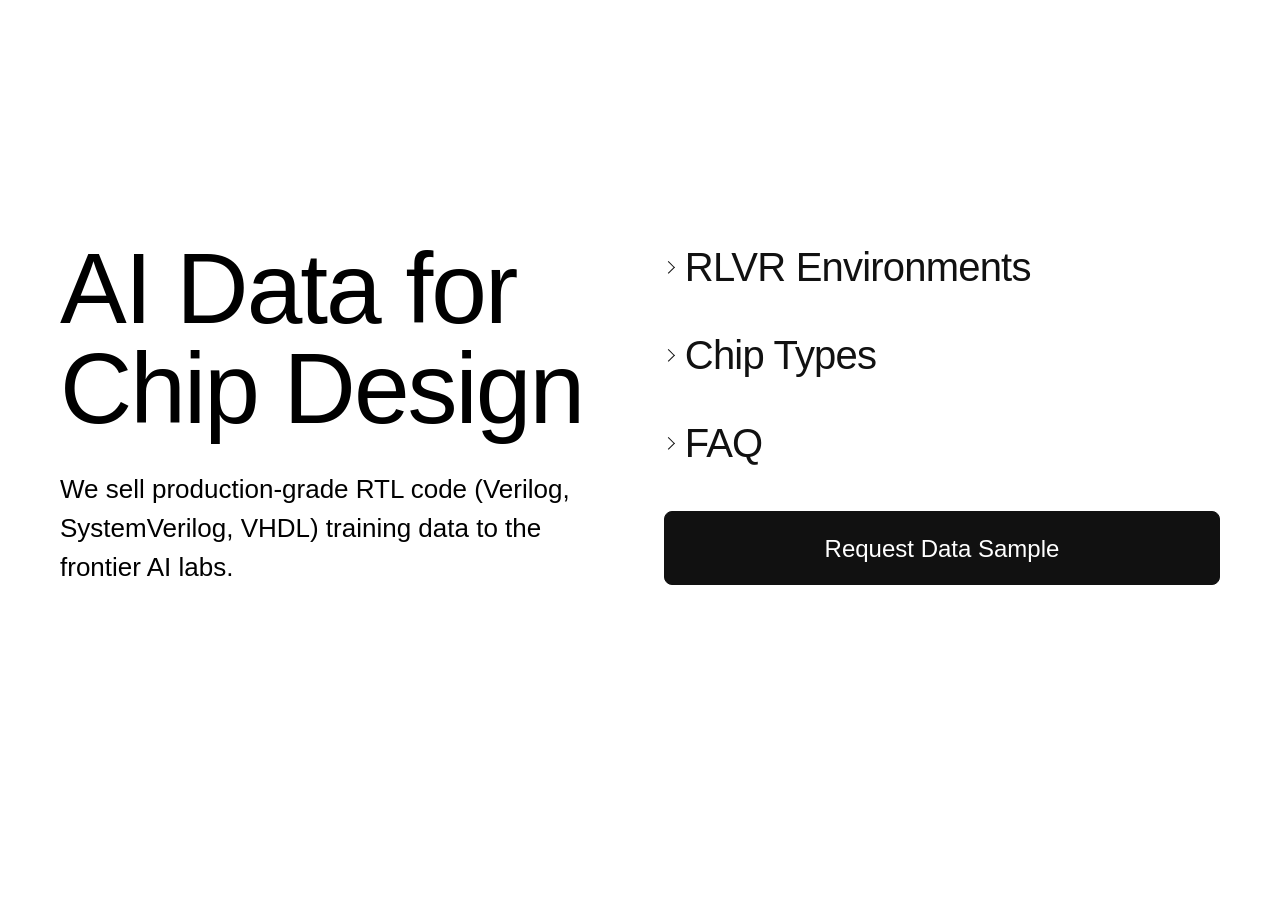
==== commit ee346d5b: "Rename landing section to RLVR Environments" ====
--- a/index.html
+++ b/index.html
@@ -175,7 +175,7 @@
             <details class="collapsible-group">
                 <summary class="collapsible-summary">
                     <span class="section-chevron" aria-hidden="true"></span>
-                    <h2 id="training-title" class="group-title">RLVR Tasks</h2>
+                    <h2 id="training-title" class="group-title">RLVR Environments</h2>
                 </summary>
                 <div class="group-content rl-offer">
                     <p class="rl-offer-lead">1,000+ RLVR tasks</p>
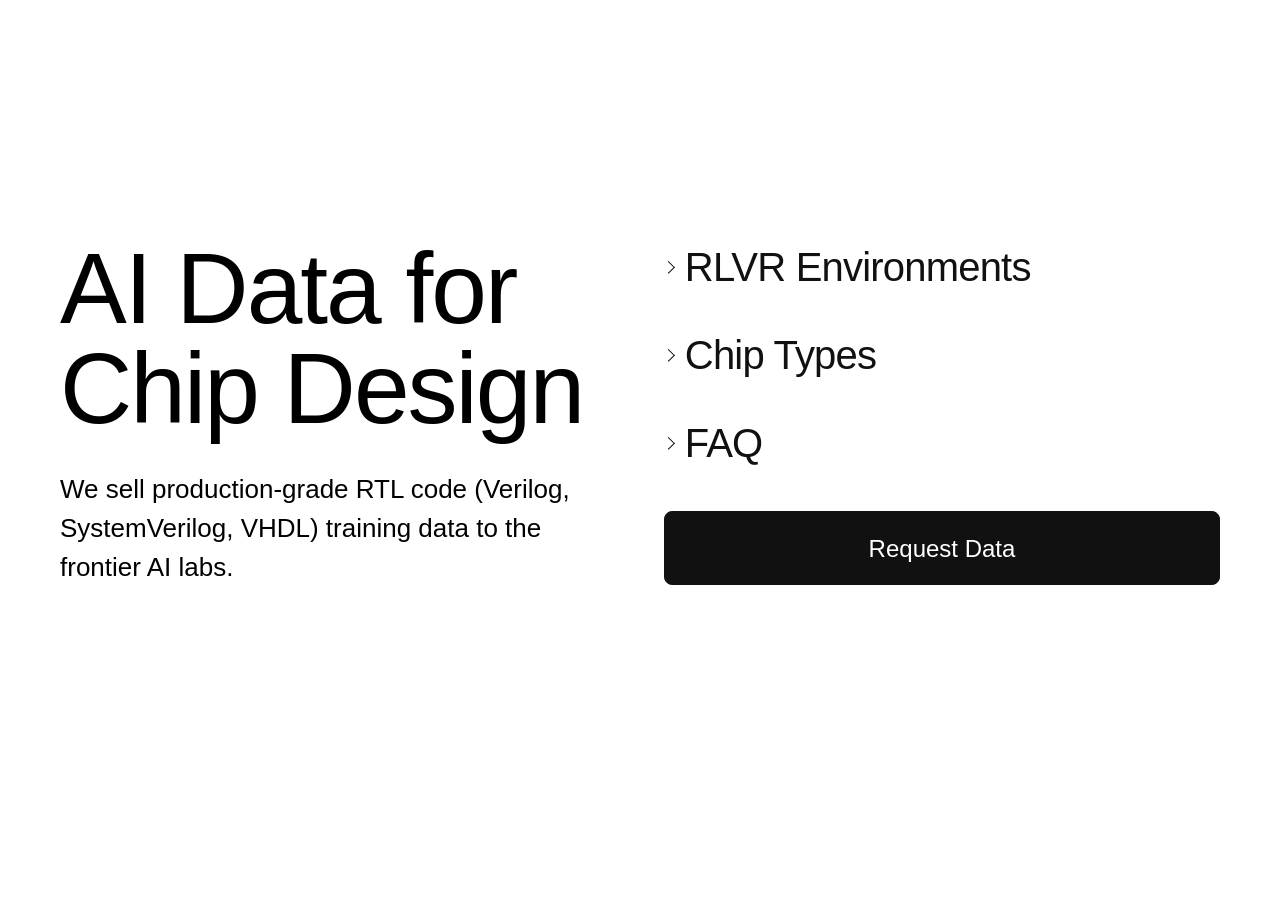
==== commit 0956358c: "Rename data request contact button and subject" ====
--- a/index.html
+++ b/index.html
@@ -491,7 +491,7 @@
                 </div>
             </details>
         </section>
-        <a class="sample-request" href="mailto:root@puul.ai?subject=Data%20sample%20request&amp;body=Use%20case%3A%0D%0A%0D%0AChip%20category%2Ftype%20%28e.g.%2C%20GPU%2C%20CPU%2C%20SoC%2C%20memory%20controller%29%3A%0D%0A%0D%0AData%20or%20tasks%20needed%3A%0D%0A%0D%0ARequirements%20and%20desired%20scale%3A%0D%0A%0D%0ATimeline%3A">Request Data Sample</a>
+        <a class="sample-request" href="mailto:root@puul.ai?subject=Data%20request&amp;body=Use%20case%3A%0D%0A%0D%0AChip%20category%2Ftype%20%28e.g.%2C%20GPU%2C%20CPU%2C%20SoC%2C%20memory%20controller%29%3A%0D%0A%0D%0AData%20or%20tasks%20needed%3A%0D%0A%0D%0ARequirements%20and%20desired%20scale%3A%0D%0A%0D%0ATimeline%3A">Request Data</a>
         </div>
     </main>
     <script>
